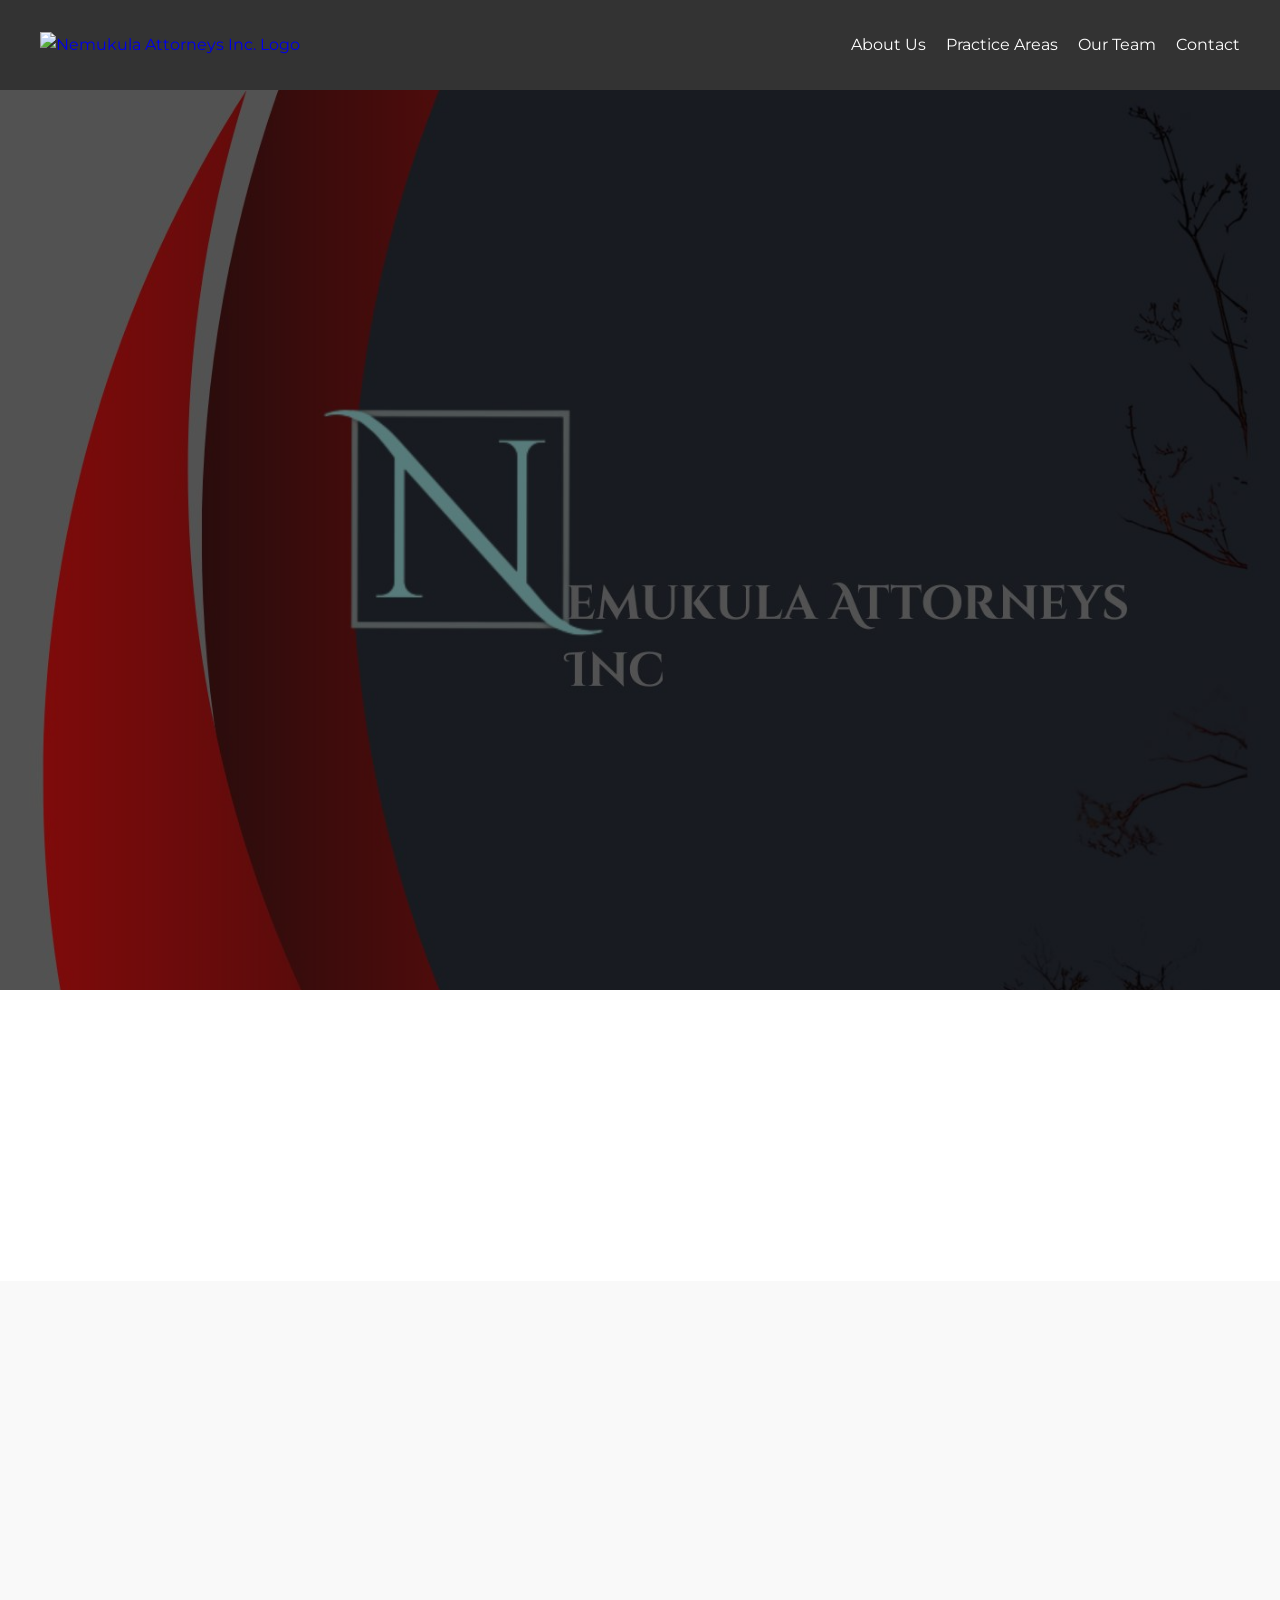
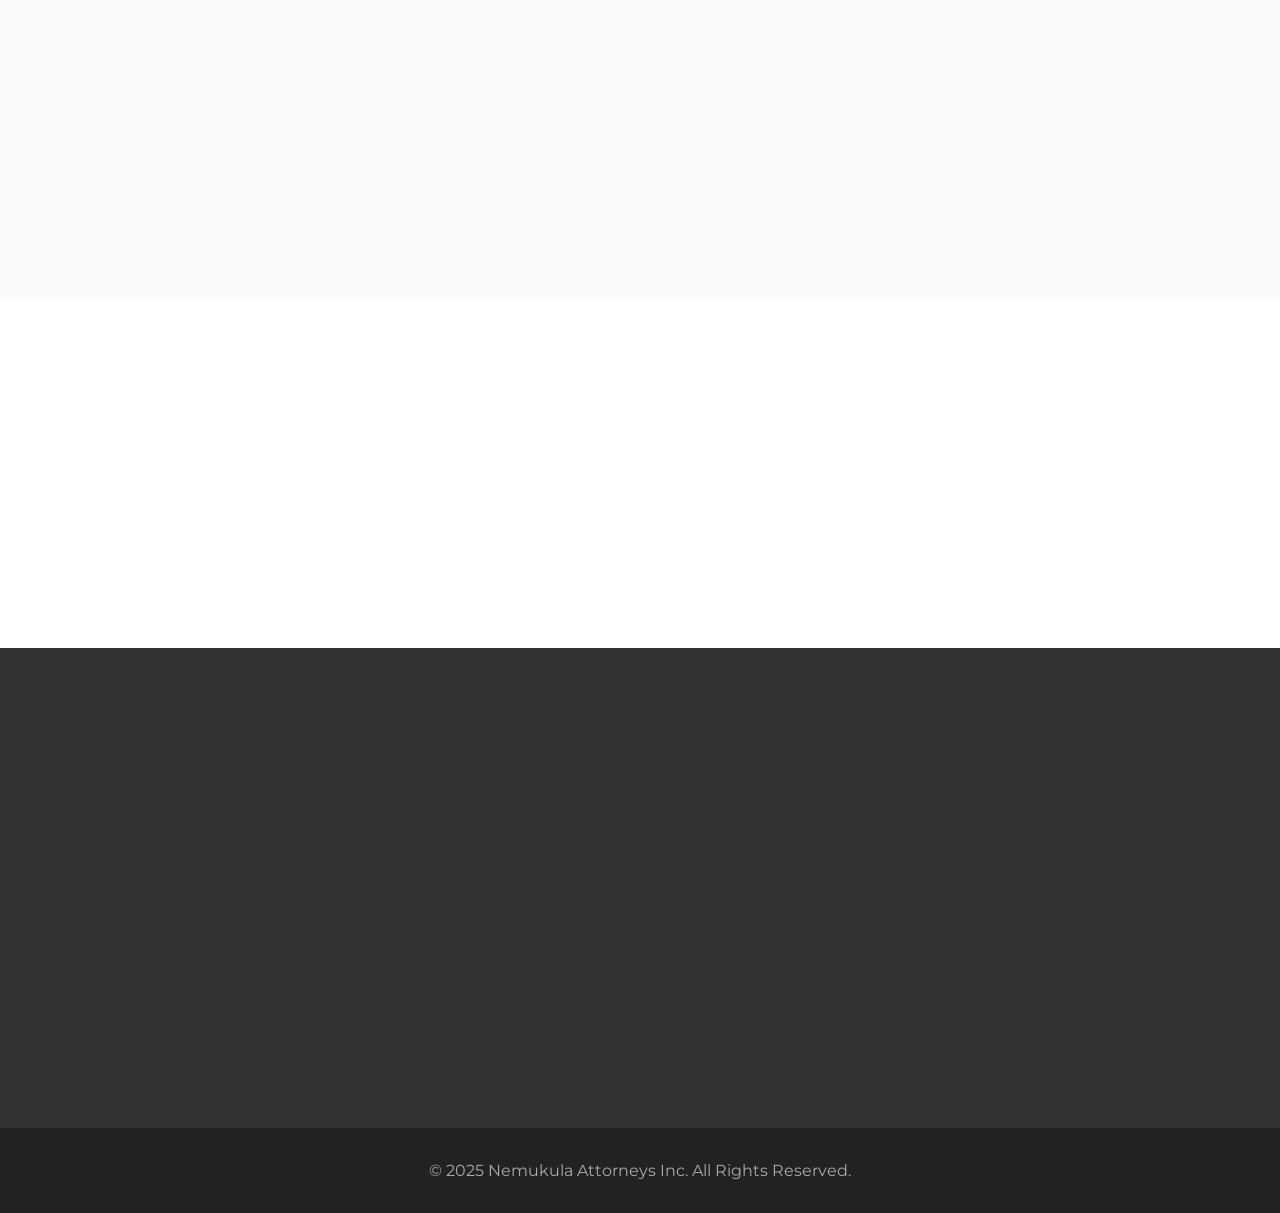
==== index.html @ fbb06a79 "Add files via upload" ====
<!DOCTYPE html>
<html lang="en">
<head>
    <meta charset="UTF-8">
    <meta name="viewport" content="width=device-width, initial-scale=1.0">
    <title>Nemukula Attorneys Inc. - Justice, Integrity, Excellence</title>
    <link rel="stylesheet" href="css/style.css">
    <link rel="preconnect" href="https://fonts.googleapis.com">
    <link rel="preconnect" href="https://fonts.gstatic.com" crossorigin>
    <link href="https://fonts.googleapis.com/css2?family=Lora:wght@400;700&family=Montserrat:wght@300;400;600&display=swap" rel="stylesheet">
    <link href="https://unpkg.com/aos@2.3.1/dist/aos.css" rel="stylesheet">
</head>
<body>

    <header id="header" class="header">
        <nav class="navbar container">
            <a href="index.html" class="nav-logo"><img src="assets/images/Logo.png" alt="Nemukula Attorneys Inc. Logo"></a>
            <ul class="nav-menu">
                <li class="nav-item"><a href="about.html" class="nav-link">About Us</a></li>
                <li class="nav-item"><a href="practice-areas.html" class="nav-link">Practice Areas</a></li>
                <li class="nav-item"><a href="team.html" class="nav-link">Our Team</a></li>
                <li class="nav-item"><a href="contact.html" class="nav-link">Contact</a></li>
            </ul>
            <div class="hamburger">
                <span class="bar"></span>
                <span class="bar"></span>
                <span class="bar"></span>
            </div>
        </nav>
    </header>

    <main>
        <section id="home" class="hero-section">
            <div class="hero-overlay"></div>
            <div class="hero-content" data-aos="fade-in" data-aos-delay="300">
                <h1 class="hero-title">Justice, Integrity, Excellence</h1>
                <p class="hero-subtitle">Your trusted legal partners, dedicated to achieving the best possible outcomes.</p>
                <a href="#contact" class="btn btn-primary">Request a Consultation</a>
            </div>
        </section>

        <section id="about" class="content-section">
            <div class="container" data-aos="fade-up">
                <h2>About Our Firm</h2>
                <p class="section-intro">Founded on the principles of unwavering dedication and legal expertise, Nemukula Attorneys Inc. provides comprehensive legal services to individuals and businesses. We believe in building strong client relationships based on trust and transparency, ensuring you are guided and supported through every step of the legal process.</p>
            </div>
        </section>

        <section id="services" class="content-section bg-light">
            <div class="container" data-aos="fade-up">
                <h2>Practice Areas</h2>
                <div class="services-grid">
                    <div class="service-card" data-aos="fade-up" data-aos-delay="100">
                        <div class="service-icon"><i data-feather="briefcase"></i></div>
                        <h3>Corporate Law</h3>
                        <p>Expert legal counsel for business formation, contract negotiation, mergers, and acquisitions.</p>
                    </div>
                    <div class="service-card" data-aos="fade-up" data-aos-delay="200">
                        <div class="service-icon"><i data-feather="heart"></i></div>
                        <h3>Family Law</h3>
                        <p>Compassionate and discreet handling of divorce, child custody, and other family matters.</p>
                    </div>
                    <div class="service-card" data-aos="fade-up" data-aos-delay="300">
                        <div class="service-icon"><i data-feather="home"></i></div>
                        <h3>Real Estate Law</h3>
                        <p>Navigating property transactions, leasing agreements, and zoning regulations with precision.</p>
                    </div>
                    <div class="service-card" data-aos="fade-up" data-aos-delay="100">
                        <div class="service-icon"><i data-feather="shield"></i></div>
                        <h3>Criminal Defense</h3>
                        <p>Vigorous defense for our clients, protecting your rights at every stage of the legal process.</p>
                    </div>
                     <div class="service-card" data-aos="fade-up" data-aos-delay="200">
                        <div class="service-icon"><i data-feather="trending-up"></i></div>
                        <h3>Litigation</h3>
                        <p>Representing clients in civil and commercial disputes with strategic and effective advocacy.</p>
                    </div>
                     <div class="service-card" data-aos="fade-up" data-aos-delay="300">
                        <div class="service-icon"><i data-feather="archive"></i></div>
                        <h3>Estate Planning</h3>
                        <p>Helping you secure your family's future with wills, trusts, and comprehensive estate plans.</p>
                    </div>
                </div>
            </div>
        </section>

        <section id="team" class="content-section">
            <div class="container" data-aos="fade-up">
                <h2>Meet Our Team</h2>
                 <div class="team-grid">
                    <div class="team-member" data-aos="fade-up" data-aos-delay="100">
                        <img src="https://i.pravatar.cc/150?img=5" alt="Attorney Photo J. Nemukula">
                        <h4>J. Nemukula</h4>
                        <p class="title">Managing Partner</p>
                    </div>
                    <div class="team-member" data-aos="fade-up" data-aos-delay="200">
                        <img src="https://i.pravatar.cc/150?img=8" alt="Attorney Photo S. Patel">
                        <h4>S. Patel</h4>
                        <p class="title">Senior Associate</p>
                    </div>
                    <div class="team-member" data-aos="fade-up" data-aos-delay="300">
                        <img src="https://i.pravatar.cc/150?img=7" alt="Attorney Photo T. Williams">
                        <h4>T. Williams</h4>
                        <p class="title">Associate Attorney</p>
                    </div>
                </div>
            </div>
        </section>

        <section id="contact" class="content-section bg-dark">
            <div class="container" data-aos="fade-up">
                <h2>Contact Us</h2>
                <div class="contact-wrapper">
                    <div class="contact-form">
                        <form>
                            <div class="form-group">
                                <input type="text" name="name" placeholder="Your Name" required>
                            </div>
                            <div class="form-group">
                                <input type="email" name="email" placeholder="Your Email" required>
                            </div>
                            <div class="form-group">
                                <textarea name="message" rows="5" placeholder="Your Message" required></textarea>
                            </div>
                            <button type="submit" class="btn btn-primary">Send Message</button>
                        </form>
                    </div>
                    <div class="contact-info">
                        <h3>Get In Touch</h3>
                        <p><i data-feather="map-pin"></i> 123 Legal Avenue, Sandton, Johannesburg, 2196</p>
                        <p><i data-feather="phone"></i> (011) 555-1234</p>
                        <p><i data-feather="mail"></i> contact@nemukulainc.co.za</p>
                        <p><i data-feather="clock"></i> Mon - Fri: 8:00 AM - 5:00 PM</p>
                    </div>
                </div>
            </div>
        </section>
    </main>

    <footer class="footer">
        <div class="container">
            <p>&copy; 2025 Nemukula Attorneys Inc. All Rights Reserved.</p>
        </div>
    </footer>

    <script src="https://unpkg.com/aos@2.3.1/dist/aos.js"></script>
    <script src="https://unpkg.com/feather-icons"></script>
    <script src="js/script.js"></script>
</body>
</html>
---- css/style.css ----
body {
    font-family: 'Montserrat', sans-serif;
    margin: 0;
    padding: 0;
    line-height: 1.6;
}

.header {
    background: #333;
    color: #fff;
    padding: 1rem 0;
}

.navbar {
    display: flex;
    justify-content: space-between;
    align-items: center;
    max-width: 1200px;
    margin: 0 auto;
    padding: 0 20px;
}

.nav-logo {
    text-decoration: none;
}

.nav-logo img {
    height: 60px;
    width: auto;
    object-fit: contain;
}

.nav-menu {
    list-style: none;
    display: flex;
}

.nav-item {
    margin-left: 20px;
}

.nav-link {
    color: #fff;
    text-decoration: none;
    transition: color 0.3s;
}

.nav-link:hover {
    color: #f0a500;
}

.hamburger {
    display: none;
    flex-direction: column;
    cursor: pointer;
}

.bar {
    height: 3px;
    width: 25px;
    background: #fff;
    margin: 4px 0;
}

.hero-section {
    position: relative;
    height: 100vh;
    background: url('../assets/hero-bg.jpg') no-repeat center center/cover;
    background-size: cover;
    background-position: center;
    display: flex;
    align-items: center;
    justify-content: center;
    color: #fff;
}

.hero-overlay {
    position: absolute;
    top: 0;
    left: 0;
    right: 0;
    bottom: 0;
    background: rgba(0, 0, 0, 0.5);
}

.hero-title {
    font-size: 3rem;
    margin: 0;
}

.hero-subtitle {
    font-size: 1.5rem;
}

.btn {
    display: inline-block;
    padding: 10px 20px;
    color: #fff;
    background: #f0a500;
    text-decoration: none;
    border-radius: 5px;
    transition: background 0.3s;
}

.btn:hover {
    background: #d18a00;
}

.content-section {
    padding: 60px 20px;
}

.bg-light {
    background: #f9f9f9;
}

.bg-dark {
    background: #333;
    color: #fff;
}

.container {
    max-width: 1200px;
    margin: 0 auto;
}

.services-grid {
    display: grid;
    grid-template-columns: repeat(auto-fill, minmax(300px, 1fr));
    gap: 20px;
}

.service-card {
    background: #fff;
    padding: 20px;
    border-radius: 5px;
    box-shadow: 0 2px 5px rgba(0, 0, 0, 0.1);
    text-align: center;
}

.service-icon {
    font-size: 2rem;
    margin-bottom: 10px;
}

.team-grid {
    display: flex;
    justify-content: space-between;
    flex-wrap: wrap;
}

.team-member .profile-image-placeholder {
    width: 200px;
    height: 200px;
    margin: 0 auto 15px;
    background-color: #f5f5f5;
    border-radius: 50%;
    box-shadow: 0 4px 10px rgba(0,0,0,0.1);
}

.team-member img {
    border-radius: 50%;
    width: 200px;
    height: 200px;
    object-fit: cover;
    margin-bottom: 15px;
    box-shadow: 0 4px 10px rgba(0,0,0,0.1);
}

.team-member h4 {
    font-family: 'Lora', serif;
    font-size: 1.25rem;
    margin-bottom: 5px;
}

.team-member .title {
    font-weight: 600;
    color: #555;
    margin-bottom: 10px;
}

.team-member .bio {
    font-size: 0.9rem;
    color: #777;
    max-width: 300px;
    margin: 0 auto;
}

.contact-wrapper {
    display: flex;
    justify-content: space-between;
    flex-wrap: wrap;
    gap: 40px;
}

.contact-form, .contact-info {
    flex: 1;
    min-width: 300px;
}

.contact-form h3, .contact-info h3 {
    font-family: 'Lora', serif;
    margin-bottom: 20px;
}

.form-group {
    margin-bottom: 15px;
}

.form-group input, .form-group textarea {
    width: 100%;
    padding: 12px;
    border: 1px solid #ccc;
    border-radius: 5px;
    font-family: 'Montserrat', sans-serif;
}

.contact-info p {
    display: flex;
    align-items: flex-start;
    margin-bottom: 15px;
    line-height: 1.5;
}

.contact-info i {
    margin-right: 15px;
    margin-top: 5px;
    color: #f0a500;
}

.whatsapp-button {
    display: flex;
    align-items: center;
    background-color: #25D366;
    color: white;
    padding: 12px 24px;
    border-radius: 50px;
    text-decoration: none;
    margin: 20px 0;
    transition: background-color 0.3s ease;
    font-weight: 600;
}

.whatsapp-button i {
    color: white !important;
    margin-right: 10px;
}

.whatsapp-button:hover {
    background-color: #128C7E;
}

.map-container {
    margin-top: 40px;
}

.map-container h3 {
    text-align: center;
    margin-bottom: 20px;
    font-family: 'Lora', serif;
}

.map-container iframe {
    border: 0;
    width: 100%;
    height: 450px;
    border-radius: 5px;
}

.footer {
    background: #222;
    color: #aaa;
    text-align: center;
    padding: 30px 0;
    margin-top: 0; /* Remove potential gap */
}

.footer p {
    margin: 0;
}

/* Blog Styles */
.blog-grid {
    display: grid;
    grid-template-columns: 2fr 1fr;
    gap: 40px;
    margin-top: 40px;
}

.blog-post {
    background: #fff;
    border-radius: 8px;
    overflow: hidden;
    box-shadow: 0 2px 10px rgba(0, 0, 0, 0.1);
    margin-bottom: 30px;
    transition: transform 0.3s ease;
}

.blog-post:hover {
    transform: translateY(-5px);
}

.post-image img {
    width: 100%;
    height: 250px;
    object-fit: cover;
}

.post-content {
    padding: 20px;
}

.post-meta {
    display: flex;
    gap: 20px;
    font-size: 0.9rem;
    color: #666;
    margin-bottom: 10px;
}

.post-content h2 {
    font-family: 'Lora', serif;
    font-size: 1.5rem;
    margin: 10px 0;
    color: #333;
}

.post-content p {
    color: #666;
    margin-bottom: 20px;
}

.read-more {
    color: #f0a500;
    text-decoration: none;
    display: flex;
    align-items: center;
    gap: 5px;
    font-weight: 600;
    transition: color 0.3s;
}

.read-more:hover {
    color: #d18a00;
}

.blog-sidebar {
    position: sticky;
    top: 20px;
}

.sidebar-widget {
    background: #fff;
    padding: 20px;
    border-radius: 8px;
    box-shadow: 0 2px 10px rgba(0, 0, 0, 0.1);
    margin-bottom: 30px;
}

.sidebar-widget h3 {
    font-family: 'Lora', serif;
    font-size: 1.2rem;
    margin-bottom: 15px;
    color: #333;
}

.category-list {
    list-style: none;
    padding: 0;
    margin: 0;
}

.category-list li {
    margin-bottom: 10px;
}

.category-list a {
    color: #666;
    text-decoration: none;
    display: flex;
    justify-content: space-between;
    transition: color 0.3s;
}

.category-list a:hover {
    color: #f0a500;
}

.newsletter-form {
    display: flex;
    flex-direction: column;
    gap: 10px;
}

.newsletter-form input {
    padding: 10px;
    border: 1px solid #ddd;
    border-radius: 4px;
}

.newsletter-form button {
    background: #f0a500;
    color: #fff;
    border: none;
    padding: 10px;
    border-radius: 4px;
    cursor: pointer;
    transition: background 0.3s;
}

.newsletter-form button:hover {
    background: #d18a00;
}

.page-header {
    background: #333;
    color: #fff;
    padding: 60px 0;
    text-align: center;
}

.page-header h1 {
    font-family: 'Lora', serif;
    font-size: 2.5rem;
    margin: 0;
}

/* Responsive Design */
@media (max-width: 768px) {
    .hamburger {
        display: flex;
    }

    .nav-menu {
        position: fixed;
        left: -100%;
        top: 70px;
        flex-direction: column;
        background-color: #333;
        width: 100%;
        text-align: center;
        transition: 0.3s;
        box-shadow: 0 10px 27px rgba(0, 0, 0, 0.05);
    }

    .nav-menu.active {
        left: 0;
    }

    .nav-item {
        margin: 1.5rem 0;
    }

    .hero-title {
        font-size: 2.5rem;
    }

    .hero-subtitle {
        font-size: 1.2rem;
    }

    .team-grid, .contact-wrapper {
        flex-direction: column;
    }

    .blog-grid {
        grid-template-columns: 1fr;
    }

    .blog-sidebar {
        position: static;
        margin-top: 40px;
    }

    .post-content h2 {
        font-size: 1.3rem;
    }

    .page-header h1 {
        font-size: 2rem;
    }
}
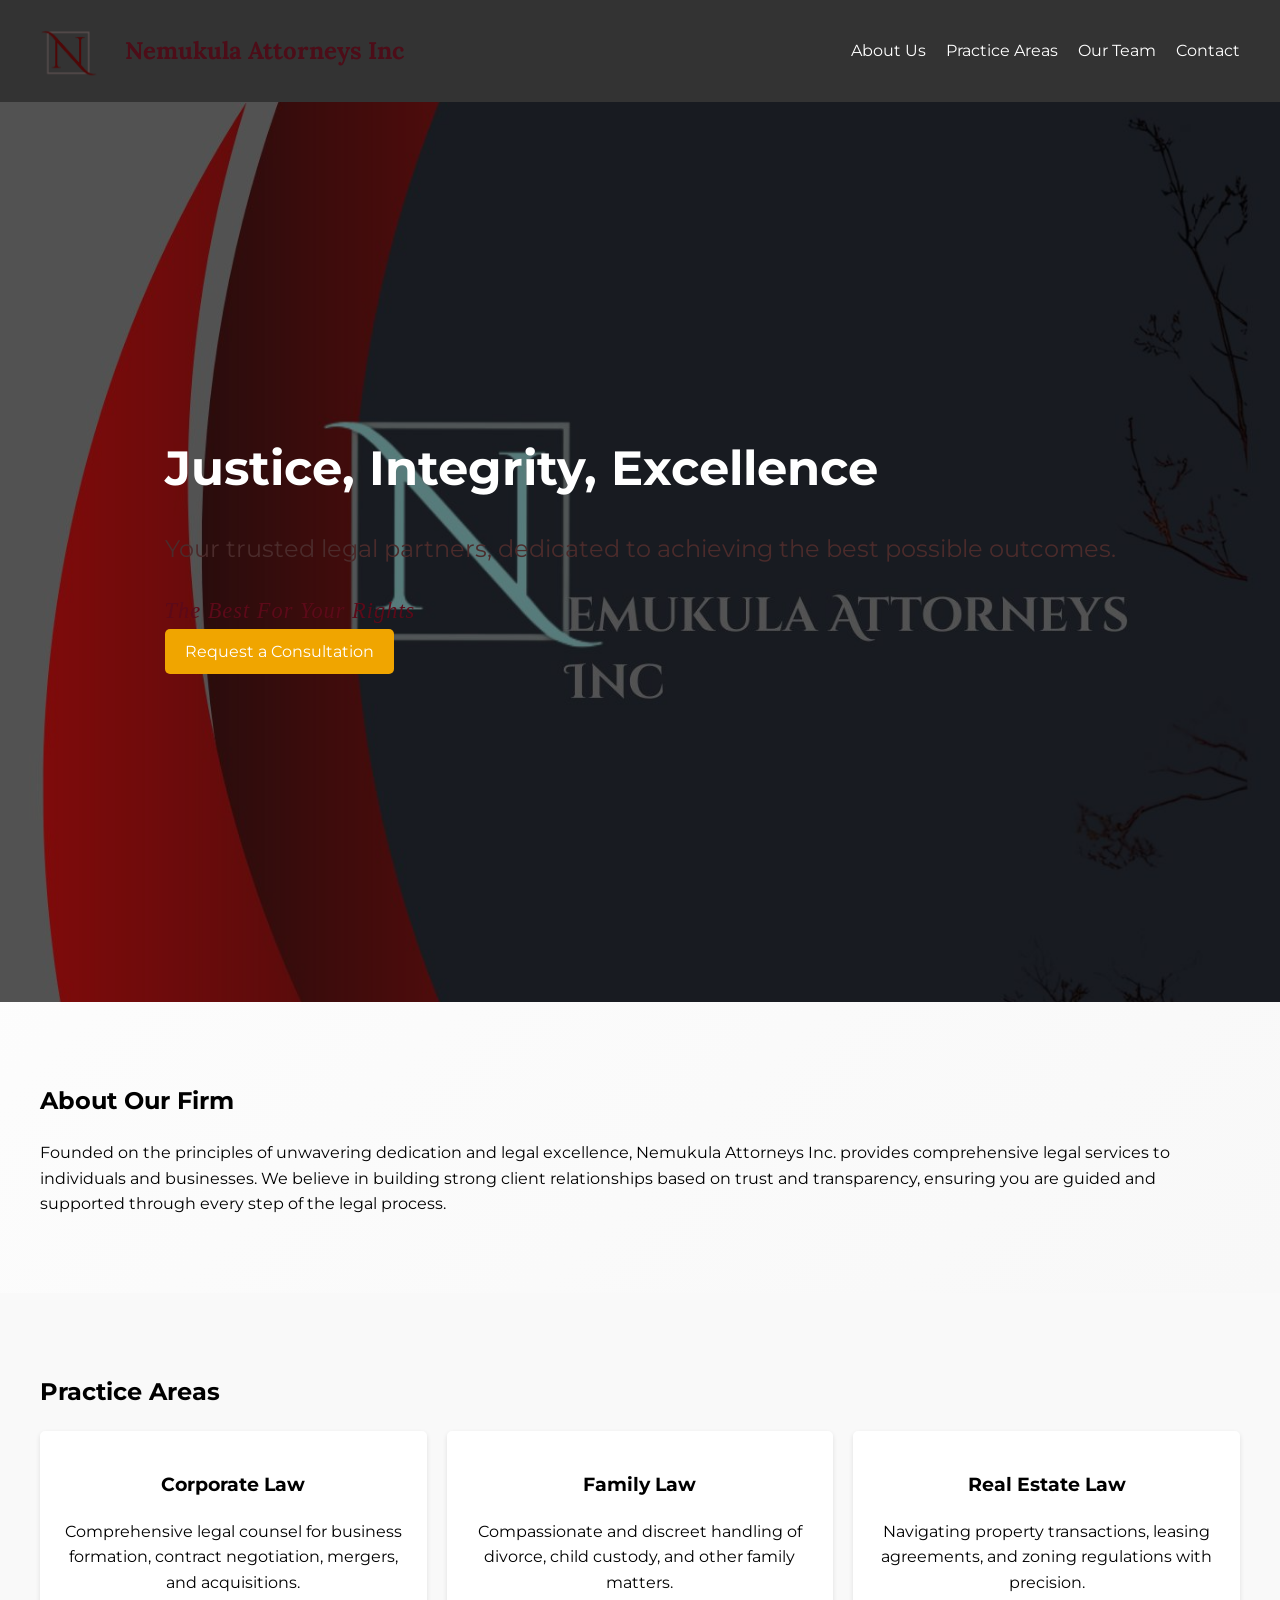
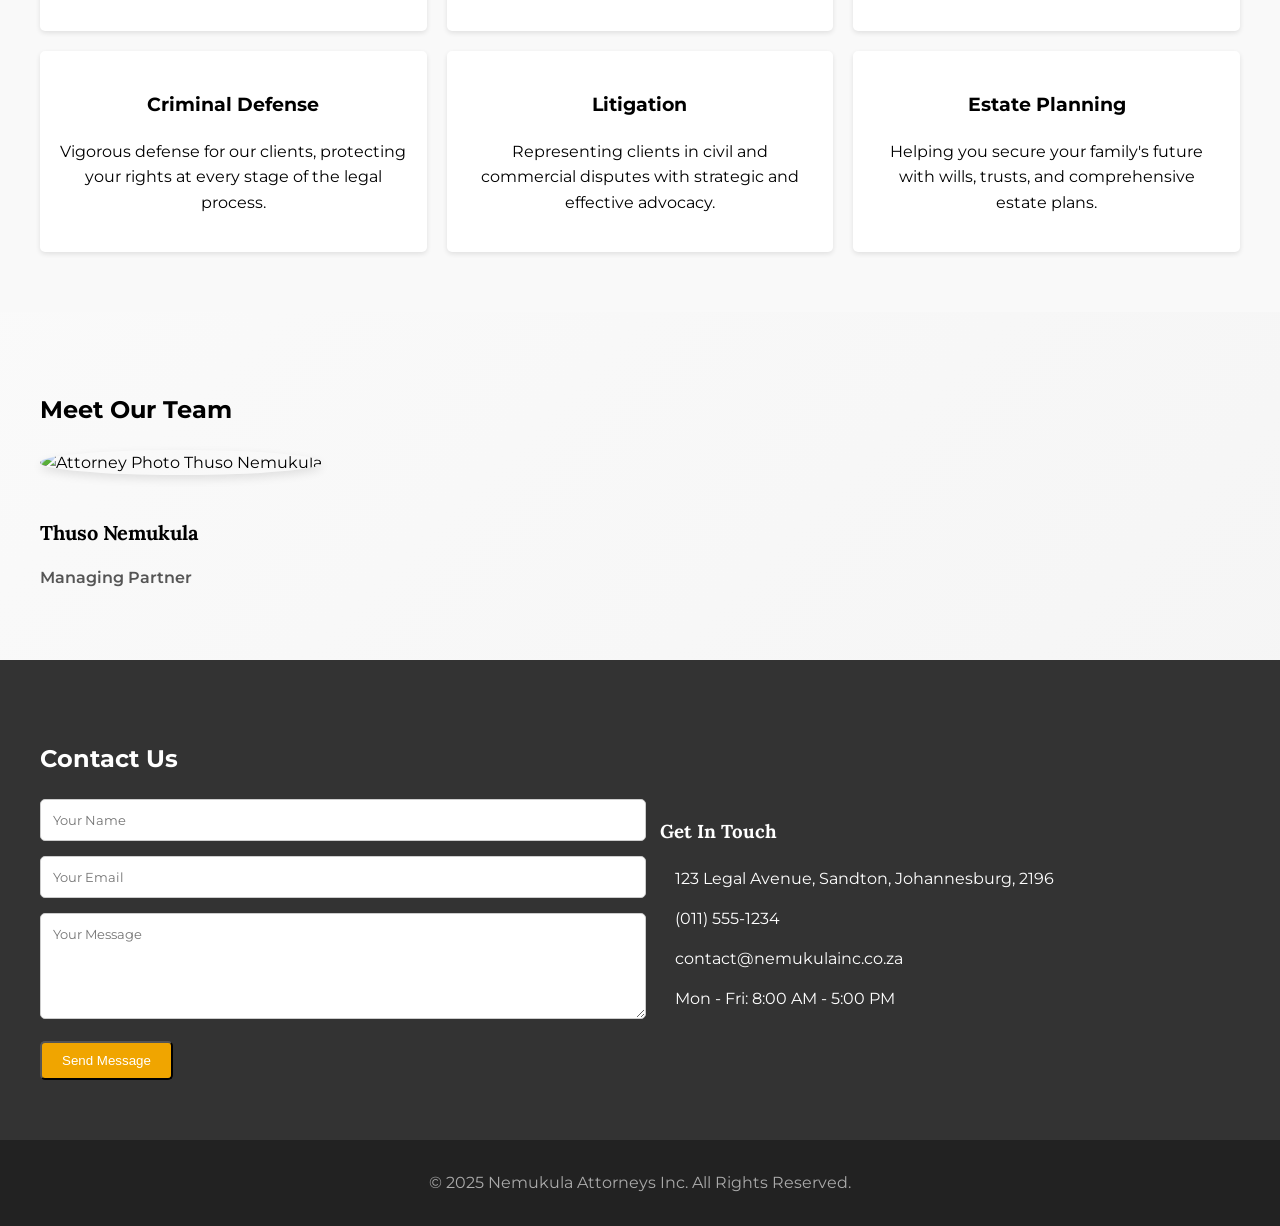
==== commit e1d113ee: "Add files via upload" ====
--- a/index.html
+++ b/index.html
@@ -14,7 +14,10 @@
 
     <header id="header" class="header">
         <nav class="navbar container">
-            <a href="index.html" class="nav-logo"><img src="assets/images/Logo.png" alt="Nemukula Attorneys Inc. Logo"></a>
+            <a href="index.html" class="nav-logo">
+                <img src="assets/Logo.png" alt="Nemukula Attorneys Inc. Logo">
+                <span class="logo-text">Nemukula Attorneys Inc</span>
+            </a>
             <ul class="nav-menu">
                 <li class="nav-item"><a href="about.html" class="nav-link">About Us</a></li>
                 <li class="nav-item"><a href="practice-areas.html" class="nav-link">Practice Areas</a></li>
@@ -35,6 +38,7 @@
             <div class="hero-content" data-aos="fade-in" data-aos-delay="300">
                 <h1 class="hero-title">Justice, Integrity, Excellence</h1>
                 <p class="hero-subtitle">Your trusted legal partners, dedicated to achieving the best possible outcomes.</p>
+                <p class="slogan">The Best For Your Rights</p>
                 <a href="#contact" class="btn btn-primary">Request a Consultation</a>
             </div>
         </section>
@@ -42,7 +46,7 @@
         <section id="about" class="content-section">
             <div class="container" data-aos="fade-up">
                 <h2>About Our Firm</h2>
-                <p class="section-intro">Founded on the principles of unwavering dedication and legal expertise, Nemukula Attorneys Inc. provides comprehensive legal services to individuals and businesses. We believe in building strong client relationships based on trust and transparency, ensuring you are guided and supported through every step of the legal process.</p>
+                <p class="section-intro">Founded on the principles of unwavering dedication and legal excellence, Nemukula Attorneys Inc. provides comprehensive legal services to individuals and businesses. We believe in building strong client relationships based on trust and transparency, ensuring you are guided and supported through every step of the legal process.</p>
             </div>
         </section>
 
@@ -53,7 +57,7 @@
                     <div class="service-card" data-aos="fade-up" data-aos-delay="100">
                         <div class="service-icon"><i data-feather="briefcase"></i></div>
                         <h3>Corporate Law</h3>
-                        <p>Expert legal counsel for business formation, contract negotiation, mergers, and acquisitions.</p>
+                        <p>Comprehensive legal counsel for business formation, contract negotiation, mergers, and acquisitions.</p>
                     </div>
                     <div class="service-card" data-aos="fade-up" data-aos-delay="200">
                         <div class="service-icon"><i data-feather="heart"></i></div>
@@ -89,19 +93,9 @@
                 <h2>Meet Our Team</h2>
                  <div class="team-grid">
                     <div class="team-member" data-aos="fade-up" data-aos-delay="100">
-                        <img src="https://i.pravatar.cc/150?img=5" alt="Attorney Photo J. Nemukula">
-                        <h4>J. Nemukula</h4>
+                        <img src="assets/thuso.jpg" alt="Attorney Photo Thuso Nemukula">
+                        <h4>Thuso Nemukula</h4>
                         <p class="title">Managing Partner</p>
-                    </div>
-                    <div class="team-member" data-aos="fade-up" data-aos-delay="200">
-                        <img src="https://i.pravatar.cc/150?img=8" alt="Attorney Photo S. Patel">
-                        <h4>S. Patel</h4>
-                        <p class="title">Senior Associate</p>
-                    </div>
-                    <div class="team-member" data-aos="fade-up" data-aos-delay="300">
-                        <img src="https://i.pravatar.cc/150?img=7" alt="Attorney Photo T. Williams">
-                        <h4>T. Williams</h4>
-                        <p class="title">Associate Attorney</p>
                     </div>
                 </div>
             </div>
@@ -146,5 +140,11 @@
     <script src="https://unpkg.com/aos@2.3.1/dist/aos.js"></script>
     <script src="https://unpkg.com/feather-icons"></script>
     <script src="js/script.js"></script>
+    <script>
+        // Initialize AOS (Animate On Scroll)
+        AOS.init();
+        // Initialize Feather Icons
+        feather.replace();
+    </script>
 </body>
 </html>
--- a/css/style.css
+++ b/css/style.css
@@ -1,8 +1,23 @@
+@keyframes gradientAnimation {
+    0% {
+        background-position: 0% 50%;
+    }
+    50% {
+        background-position: 100% 50%;
+    }
+    100% {
+        background-position: 0% 50%;
+    }
+}
+
 body {
     font-family: 'Montserrat', sans-serif;
     margin: 0;
     padding: 0;
     line-height: 1.6;
+    background: linear-gradient(-45deg, #ffffff, #f8f8f8, #f0f0f0, #ffffff);
+    background-size: 400% 400%;
+    animation: gradientAnimation 15s ease infinite;
 }
 
 .header {
@@ -22,12 +37,56 @@
 
 .nav-logo {
     text-decoration: none;
+    display: flex;
+    align-items: center;
+    padding: 5px 0;
+    gap: 25px;
 }
 
 .nav-logo img {
     height: 60px;
     width: auto;
     object-fit: contain;
+    max-width: 200px;
+}
+
+.logo-text {
+    color: #4d0d18;
+    font-family: 'Lora', serif;
+    font-size: 24px;
+    font-weight: 700;
+    white-space: nowrap;
+    display: inline-block !important;
+}
+
+@media (max-width: 1200px) {
+    .logo-text {
+        font-size: 20px;
+    }
+    .nav-logo {
+        gap: 20px;
+    }
+}
+
+@media (max-width: 992px) {
+    .logo-text {
+        font-size: 18px;
+    }
+    .nav-logo {
+        gap: 15px;
+    }
+    .nav-logo img {
+        height: 50px;
+    }
+}
+
+@media (max-width: 768px) {
+    .logo-text {
+        display: none;
+    }
+    .nav-logo img {
+        height: 45px;
+    }
 }
 
 .nav-menu {
@@ -90,6 +149,7 @@
 
 .hero-subtitle {
     font-size: 1.5rem;
+    color: #4b2b2b;
 }
 
 .btn {
@@ -207,7 +267,14 @@
     margin-bottom: 15px;
 }
 
-.form-group input, .form-group textarea {
+.form-group label {
+    display: block;
+    margin-bottom: 5px;
+    font-weight: 500;
+    color: #333;
+}
+
+.form-group input, .form-group textarea, .form-group select {
     width: 100%;
     padding: 12px;
     border: 1px solid #ccc;
@@ -279,6 +346,125 @@
     margin: 0;
 }
 
+/* About Page Styles */
+.about-section {
+    max-width: 900px;
+    margin: 0 auto;
+    padding: 40px 0;
+}
+
+.section-content {
+    margin-bottom: 60px;
+    text-align: center;
+}
+
+.section-content.with-icon {
+    position: relative;
+    padding-top: 40px;
+}
+
+.section-icon {
+    width: 48px;
+    height: 48px;
+    color: #f0a500;
+    margin-bottom: 20px;
+}
+
+.section-content h2 {
+    font-family: 'Lora', serif;
+    font-size: 2rem;
+    color: #333;
+    margin-bottom: 20px;
+}
+
+.section-content p {
+    font-size: 1.1rem;
+    line-height: 1.8;
+    color: #555;
+    margin-bottom: 20px;
+    max-width: 700px;
+    margin-left: auto;
+    margin-right: auto;
+}
+
+.features-grid {
+    display: grid;
+    grid-template-columns: repeat(auto-fit, minmax(250px, 1fr));
+    gap: 30px;
+    margin-top: 40px;
+}
+
+.feature-item {
+    text-align: center;
+    padding: 30px 20px;
+    background: #fff;
+    border-radius: 8px;
+    box-shadow: 0 2px 10px rgba(0, 0, 0, 0.1);
+    transition: transform 0.3s ease;
+}
+
+.feature-item:hover {
+    transform: translateY(-5px);
+}
+
+.feature-icon {
+    width: 40px;
+    height: 40px;
+    color: #f0a500;
+    margin-bottom: 15px;
+}
+
+.feature-item strong {
+    display: block;
+    color: #333;
+    font-size: 1.2rem;
+    margin-bottom: 10px;
+}
+
+.feature-item p {
+    color: #666;
+    font-size: 1rem;
+    line-height: 1.6;
+    margin: 0;
+    min-height: 48px;
+}
+
+.cta-section {
+    text-align: center;
+    background: #f9f9f9;
+    padding: 60px 30px;
+    border-radius: 8px;
+    margin-top: 40px;
+}
+
+.cta-section h3 {
+    font-family: 'Lora', serif;
+    font-size: 1.8rem;
+    color: #333;
+    margin-bottom: 15px;
+}
+
+.cta-section p {
+    color: #666;
+    margin-bottom: 30px;
+    font-size: 1.1rem;
+}
+
+@media (max-width: 768px) {
+    .features-grid {
+        grid-template-columns: 1fr;
+        gap: 20px;
+    }
+
+    .section-content h2 {
+        font-size: 1.8rem;
+    }
+
+    .cta-section {
+        padding: 40px 20px;
+    }
+}
+
 /* Blog Styles */
 .blog-grid {
     display: grid;
@@ -412,21 +598,227 @@
     background: #d18a00;
 }
 
+/* Client Portal Styles */
+.portal-section {
+    max-width: 1000px;
+    margin: 0 auto;
+    padding: 40px 0;
+}
+
+.portal-login {
+    display: grid;
+    grid-template-columns: 1fr 1fr;
+    gap: 40px;
+    align-items: start;
+}
+
+.login-box {
+    background: #fff;
+    padding: 40px;
+    border-radius: 8px;
+    box-shadow: 0 2px 15px rgba(0, 0, 0, 0.1);
+}
+
+.login-box h2 {
+    font-family: 'Lora', serif;
+    font-size: 1.8rem;
+    color: #333;
+    margin-bottom: 30px;
+    display: flex;
+    align-items: center;
+    gap: 10px;
+}
+
+.portal-icon {
+    color: #f0a500;
+}
+
+.login-form .form-group {
+    margin-bottom: 20px;
+}
+
+.login-form label {
+    display: block;
+    margin-bottom: 8px;
+    font-weight: 500;
+    color: #333;
+}
+
+.login-form input {
+    width: 100%;
+    padding: 12px;
+    border: 1px solid #ddd;
+    border-radius: 4px;
+    font-size: 1rem;
+    transition: border-color 0.3s;
+}
+
+.login-form input:focus {
+    border-color: #f0a500;
+    outline: none;
+}
+
+.login-form .btn-primary {
+    width: 100%;
+    padding: 12px;
+    font-size: 1rem;
+    font-weight: 600;
+}
+
+.form-links {
+    margin-top: 15px;
+    text-align: center;
+}
+
+.forgot-password {
+    color: #666;
+    text-decoration: none;
+    font-size: 0.9rem;
+    transition: color 0.3s;
+}
+
+.forgot-password:hover {
+    color: #f0a500;
+}
+
+.portal-info {
+    background: #f9f9f9;
+    padding: 40px;
+    border-radius: 8px;
+}
+
+.portal-info h3 {
+    font-family: 'Lora', serif;
+    font-size: 1.5rem;
+    color: #333;
+    margin-bottom: 25px;
+}
+
+.portal-info .features-list {
+    list-style: none;
+    padding: 0;
+    margin: 0 0 30px 0;
+}
+
+.portal-info .features-list li {
+    display: flex;
+    align-items: center;
+    gap: 10px;
+    margin-bottom: 15px;
+    color: #555;
+    font-size: 1.1rem;
+}
+
+.portal-info .features-list li i {
+    color: #f0a500;
+}
+
+.portal-help {
+    background: #fff;
+    padding: 20px;
+    border-radius: 6px;
+    text-align: center;
+}
+
+.portal-help p {
+    margin-bottom: 15px;
+    color: #666;
+}
+
+@media (max-width: 768px) {
+    .portal-login {
+        grid-template-columns: 1fr;
+    }
+
+    .login-box, .portal-info {
+        padding: 30px;
+    }
+}
+
 .page-header {
-    background: #333;
+    background: url('../assets/hero-bg.jpg') no-repeat center center/cover;
     color: #fff;
-    padding: 60px 0;
+    padding: 80px 0;
     text-align: center;
+    position: relative;
+    overflow: hidden;
+}
+
+.page-header::before {
+    content: '';
+    position: absolute;
+    top: 0;
+    left: 0;
+    right: 0;
+    bottom: 0;
+    background: url('../assets/hero-bg.jpg') no-repeat center center/cover;
+    filter: blur(6px);
+    transform: scale(1.1);
+    z-index: 1;
+}
+
+.header-overlay {
+    position: absolute;
+    top: 0;
+    left: 0;
+    right: 0;
+    bottom: 0;
+    background: rgba(0, 0, 0, 0.5);
+    z-index: 2;
+}
+
+.page-header .container {
+    position: relative;
+    z-index: 3;
+    -webkit-backdrop-filter: blur(0);
+    backdrop-filter: blur(0);
+    padding: 20px;
+    animation: float 6s ease-in-out infinite;
+}
+
+@keyframes float {
+    0% {
+        transform: translateY(0px);
+    }
+    50% {
+        transform: translateY(-10px);
+    }
+    100% {
+        transform: translateY(0px);
+    }
 }
 
 .page-header h1 {
     font-family: 'Lora', serif;
-    font-size: 2.5rem;
+    font-size: 2.8rem;
+    margin: 0 0 15px 0;
+    text-shadow: 2px 2px 4px rgba(0, 0, 0, 0.3);
+}
+
+.header-subtitle {
+    font-size: 1.2rem;
     margin: 0;
+    opacity: 0.9;
+    text-shadow: 1px 1px 2px rgba(0, 0, 0, 0.3);
+}
+
+.slogan {
+    font-family: 'Lora', serif;
+    font-style: italic;
+    font-size: 1.4rem;
+    color: #5c0a19;
+    margin: 10px 0 0 0;
+    text-shadow: none;
+    letter-spacing: 1px;
 }
 
 /* Responsive Design */
 @media (max-width: 768px) {
+    .nav-logo img {
+        height: 50px;
+        max-width: 160px;
+    }
+
     .hamburger {
         display: flex;
     }
@@ -441,6 +833,10 @@
         text-align: center;
         transition: 0.3s;
         box-shadow: 0 10px 27px rgba(0, 0, 0, 0.05);
+        z-index: 1000;
+        padding: 20px 0;
+        max-height: calc(100vh - 70px);
+        overflow-y: auto;
     }
 
     .nav-menu.active {
@@ -454,6 +850,21 @@
     .hero-title {
         font-size: 2.5rem;
     }
+
+.service-card h3 {
+    font-family: 'Lora', serif;
+    margin: 15px 0;
+    color: #333;
+    display: flex;
+    align-items: center;
+    gap: 8px;
+}
+
+.practice-number {
+    color: #691121;
+    font-weight: 700;
+    font-size: 1.1em;
+}
 
     .hero-subtitle {
         font-size: 1.2rem;
